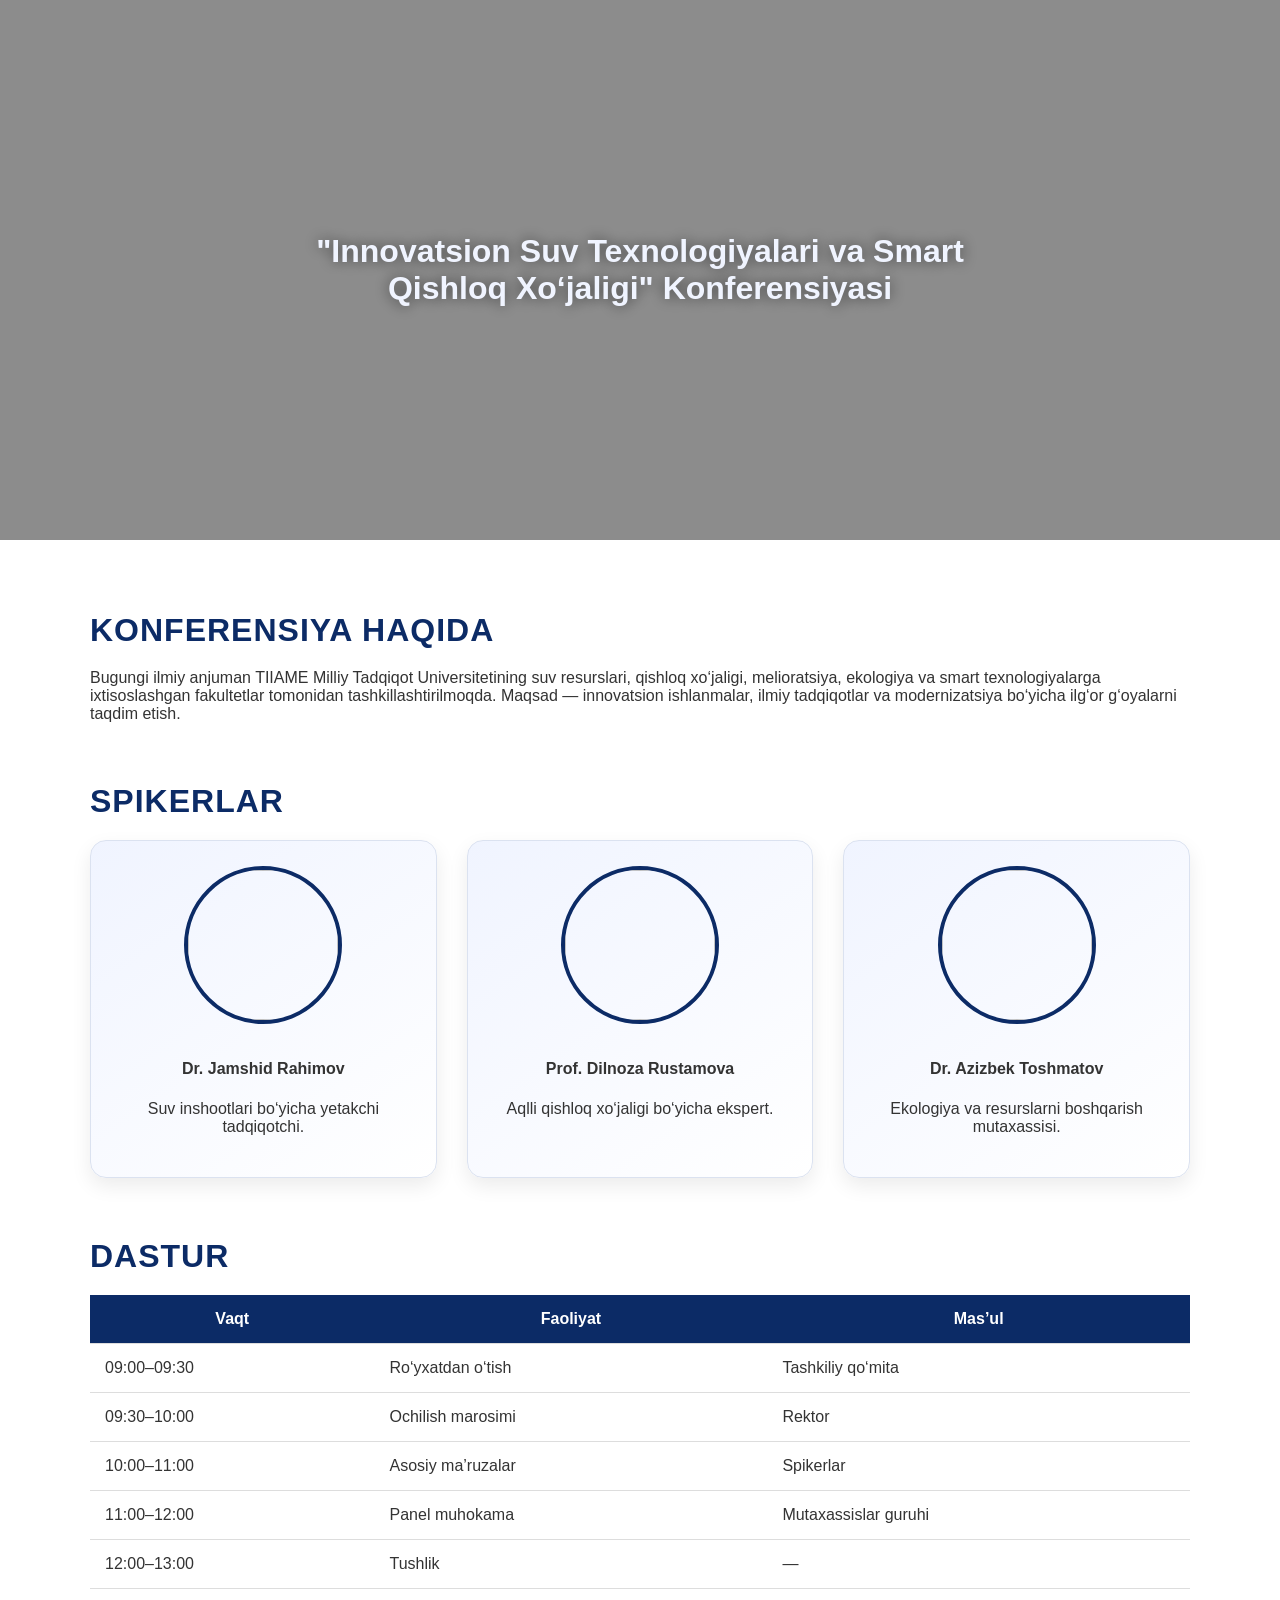
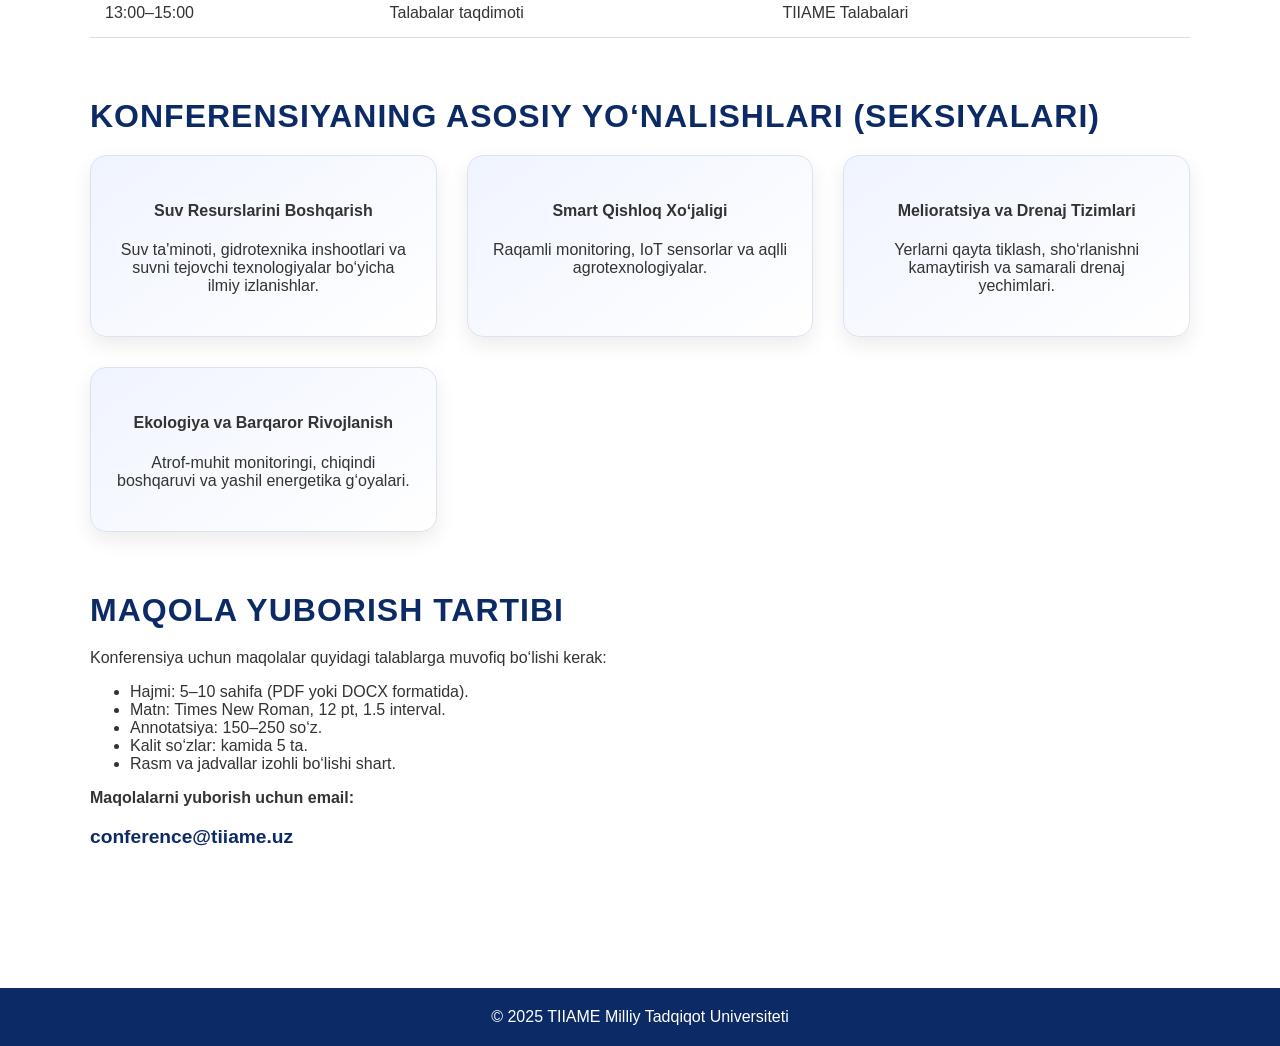
==== tiiame.html @ bac74d95 "first commit" ====
<!DOCTYPE html>
<html lang="uz">
<head>
  <meta charset="UTF-8" />
  <meta name="viewport" content="width=device-width, initial-scale=1.0" />
  <title>TIIAME Konferensiyasi 2025</title>
  <style>
    body {
      margin: 0;
      font-family: 'Segoe UI', sans-serif;
      background: #ffffff;
      color: #333;
    }
    header {
      background: #0c2b66;
      color: white;
      padding: 20px 40px;
      display: flex;
      justify-content: space-between;
      align-items: center;
    }
    header h1 {
      margin: 0;
      font-size: 1.5rem;
      letter-spacing: 1px;
    }
    nav a {
      color: white;
      text-decoration: none;
      margin-left: 20px;
      font-size: 1rem;
      font-weight: 500;
    }
    .hero {
      height: 500px;
      background: url('https://images.unsplash.com/photo-1504384308090-c894fdcc538d?auto=format&fit=crop&w=1600&q=80') center/cover no-repeat;
      filter: blur(0px);
      position: relative;
      display: flex;
      justify-content: center;
      align-items: center;
      text-align: center;
      color: white;
      padding: 20px;
    }
    .hero::after {
      content: "";
      position: absolute;
      top: 0;
      left: 0;
      width: 100%;
      height: 100%;
      backdrop-filter: blur(4px);
      background: rgba(0,0,0,0.45);
    }
    .hero h2 { position: relative; z-index: 1; font-size: 3rem; max-width: 700px; text-shadow: 0 0 15px rgba(0,0,0,0.6); color: #f0f4ff; }
    .hero h2 {
      font-size: 2rem;
      max-width: 700px;
      text-shadow: 0 0 15px rgba(0,0,0,0.6);
    }
    .container {
      max-width: 1100px;
      margin: auto;
      padding: 40px 20px;
    }
    h3 {
      font-size: 2rem;
      color: #0c2b66;
      margin-bottom: 20px;
      text-transform: uppercase;
      letter-spacing: 1px;
    }
    .section {
      margin-bottom: 60px;
    }
    .speakers {
      display: grid;
      grid-template-columns: repeat(auto-fit, minmax(260px, 1fr));
      gap: 30px;
    }
    .speaker-card {
      background: linear-gradient(145deg, #f0f4ff, #ffffff);
      border-radius: 16px;
      padding: 25px;
      text-align: center;
      box-shadow: 0 8px 20px rgba(0,0,0,0.08);
      transition: all 0.3s ease;
      border: 1px solid #dbe2f0;
    }
    .speaker-card img {
      width: 150px;
      height: 150px;
      border-radius: 50%;
      object-fit: cover;
      margin-bottom: 15px;
      border: 4px solid #0c2b66;
    }
    .schedule table {
      width: 100%;
      border-collapse: collapse;
      margin-top: 10px;
    }
    .schedule th,
    .schedule td {
      padding: 15px;
      border-bottom: 1px solid #ddd;
    }
    .schedule th {
      background: #0c2b66;
      color: white;
      font-weight: 600;
    }
    .registration {
      background: #eef2f7;
      padding: 30px;
      border-radius: 12px;
    }
    .registration input,
    .registration textarea {
      width: 100%;
      padding: 12px;
      margin-bottom: 15px;
      border: 1px solid #ccc;
      border-radius: 6px;
      font-size: 1rem;
    }
    button {
      background: #0c2b66;
      color: white;
      border: none;
      padding: 12px 25px;
      border-radius: 6px;
      font-size: 1rem;
      cursor: pointer;
    }
    footer {
      text-align: center;
      padding: 20px;
      background: #0c2b66;
      color: white;
      margin-top: 40px;
    }
      .speaker-card:hover {
      transform: translateY(-8px);
      box-shadow: 0 12px 28px rgba(0,0,0,0.12);
    }
  </style>
</head>
<body>



<section class="hero">
  <h2>"Innovatsion Suv Texnologiyalari va Smart Qishloq Xo‘jaligi" Konferensiyasi</h2>
</section>

<div class="container">
  <section class="section" id="about">
    <h3>Konferensiya haqida</h3>
    <p>
      Bugungi ilmiy anjuman TIIAME Milliy Tadqiqot Universitetining suv resurslari, qishloq xo‘jaligi, melioratsiya, ekologiya va smart texnologiyalarga ixtisoslashgan fakultetlar tomonidan tashkillashtirilmoqda.
      Maqsad — innovatsion ishlanmalar, ilmiy tadqiqotlar va modernizatsiya bo‘yicha ilg‘or g‘oyalarni taqdim etish.
    </p>
  </section>

  <section class="section" id="speakers">
    <h3>Spikerlar</h3>
    <div class="speakers">
      <div class="speaker-card">
        <img src="https://randomuser.me/api/portraits/men/32.jpg" />
        <h4>Dr. Jamshid Rahimov</h4>
        <p>Suv inshootlari bo‘yicha yetakchi tadqiqotchi.</p>
      </div>
      <div class="speaker-card">
        <img src="https://randomuser.me/api/portraits/women/45.jpg" />
        <h4>Prof. Dilnoza Rustamova</h4>
        <p>Aqlli qishloq xo‘jaligi bo‘yicha ekspert.</p>
      </div>
      <div class="speaker-card">
        <img src="https://randomuser.me/api/portraits/men/75.jpg" />
        <h4>Dr. Azizbek Toshmatov</h4>
        <p>Ekologiya va resurslarni boshqarish mutaxassisi.</p>
      </div>
    </div>
  </section>

  <section class="section" id="schedule">
    <h3>Dastur</h3>
    <div class="schedule">
      <table>
        <tr><th>Vaqt</th><th>Faoliyat</th><th>Mas’ul</th></tr>
        <tr><td>09:00–09:30</td><td>Ro‘yxatdan o‘tish</td><td>Tashkiliy qo‘mita</td></tr>
        <tr><td>09:30–10:00</td><td>Ochilish marosimi</td><td>Rektor</td></tr>
        <tr><td>10:00–11:00</td><td>Asosiy ma’ruzalar</td><td>Spikerlar</td></tr>
        <tr><td>11:00–12:00</td><td>Panel muhokama</td><td>Mutaxassislar guruhi</td></tr>
        <tr><td>12:00–13:00</td><td>Tushlik</td><td>—</td></tr>
        <tr><td>13:00–15:00</td><td>Talabalar taqdimoti</td><td>TIIAME Talabalari</td></tr>
      </table>
    </div>
  </section>

  <section class="section">
    <h3>KONFERENSIYANING ASOSIY YO‘NALISHLARI (SEKSIYALARI)</h3>
    <div class="speakers">
      <div class="speaker-card"><h4>Suv Resurslarini Boshqarish</h4><p>Suv ta'minoti, gidrotexnika inshootlari va suvni tejovchi texnologiyalar bo‘yicha ilmiy izlanishlar.</p></div>
      <div class="speaker-card"><h4>Smart Qishloq Xo‘jaligi</h4><p>Raqamli monitoring, IoT sensorlar va aqlli agrotexnologiyalar.</p></div>
      <div class="speaker-card"><h4>Melioratsiya va Drenaj Tizimlari</h4><p>Yerlarni qayta tiklash, sho‘rlanishni kamaytirish va samarali drenaj yechimlari.</p></div>
      <div class="speaker-card"><h4>Ekologiya va Barqaror Rivojlanish</h4><p>Atrof-muhit monitoringi, chiqindi boshqaruvi va yashil energetika g‘oyalari.</p></div>
    </div>
  </section>

  <section class="section" id="submission">
    <h3>Maqola yuborish tartibi</h3>
    <p>Konferensiya uchun maqolalar quyidagi talablarga muvofiq bo‘lishi kerak:</p>
    <ul>
      <li>Hajmi: 5–10 sahifa (PDF yoki DOCX formatida).</li>
      <li>Matn: Times New Roman, 12 pt, 1.5 interval.</li>
      <li>Annotatsiya: 150–250 so‘z.</li>
      <li>Kalit so‘zlar: kamida 5 ta.</li>
      <li>Rasm va jadvallar izohli bo‘lishi shart.</li>
    </ul>
    <p><strong>Maqolalarni yuborish uchun email:</strong></p>
    <p style="font-size:1.2rem; color:#0c2b66; font-weight:bold;">conference@tiiame.uz</p>
  </section>

</div>

<footer>
  © 2025 TIIAME Milliy Tadqiqot Universiteti
</footer>

</body>
</html>
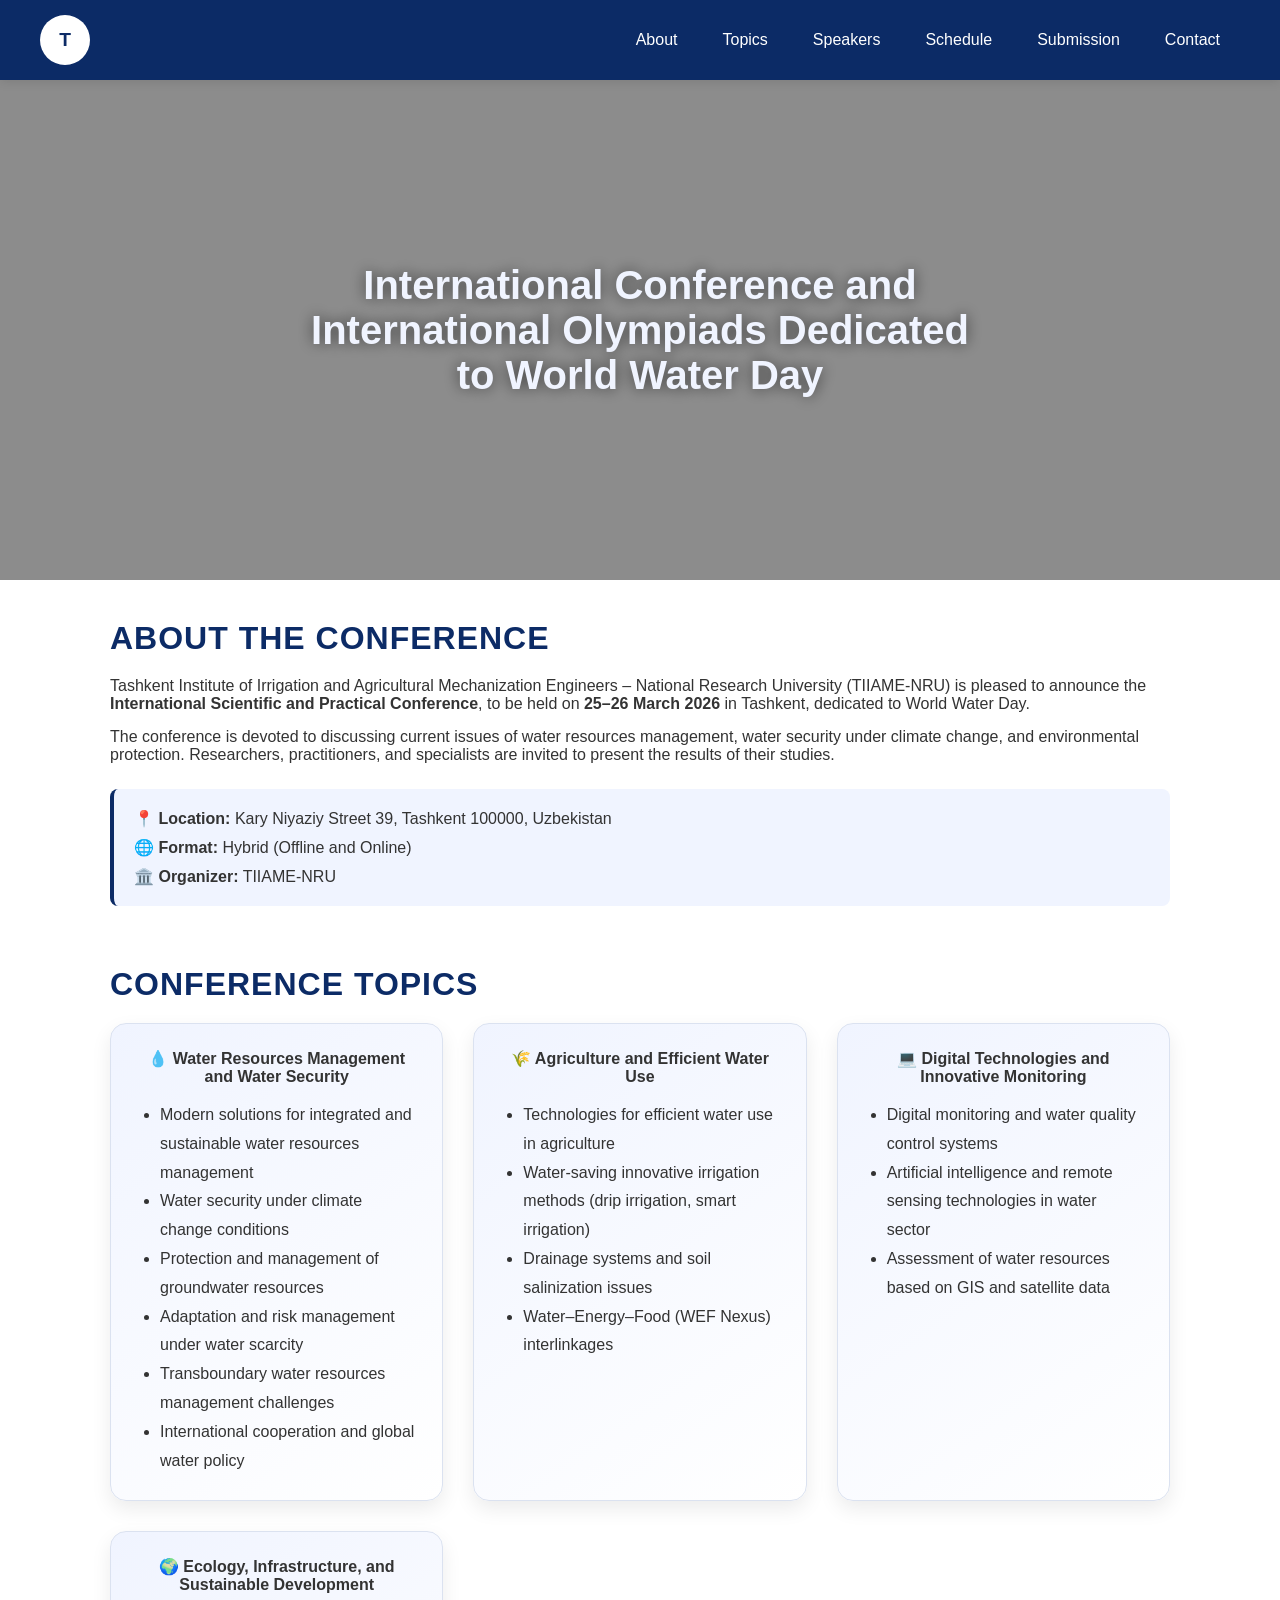
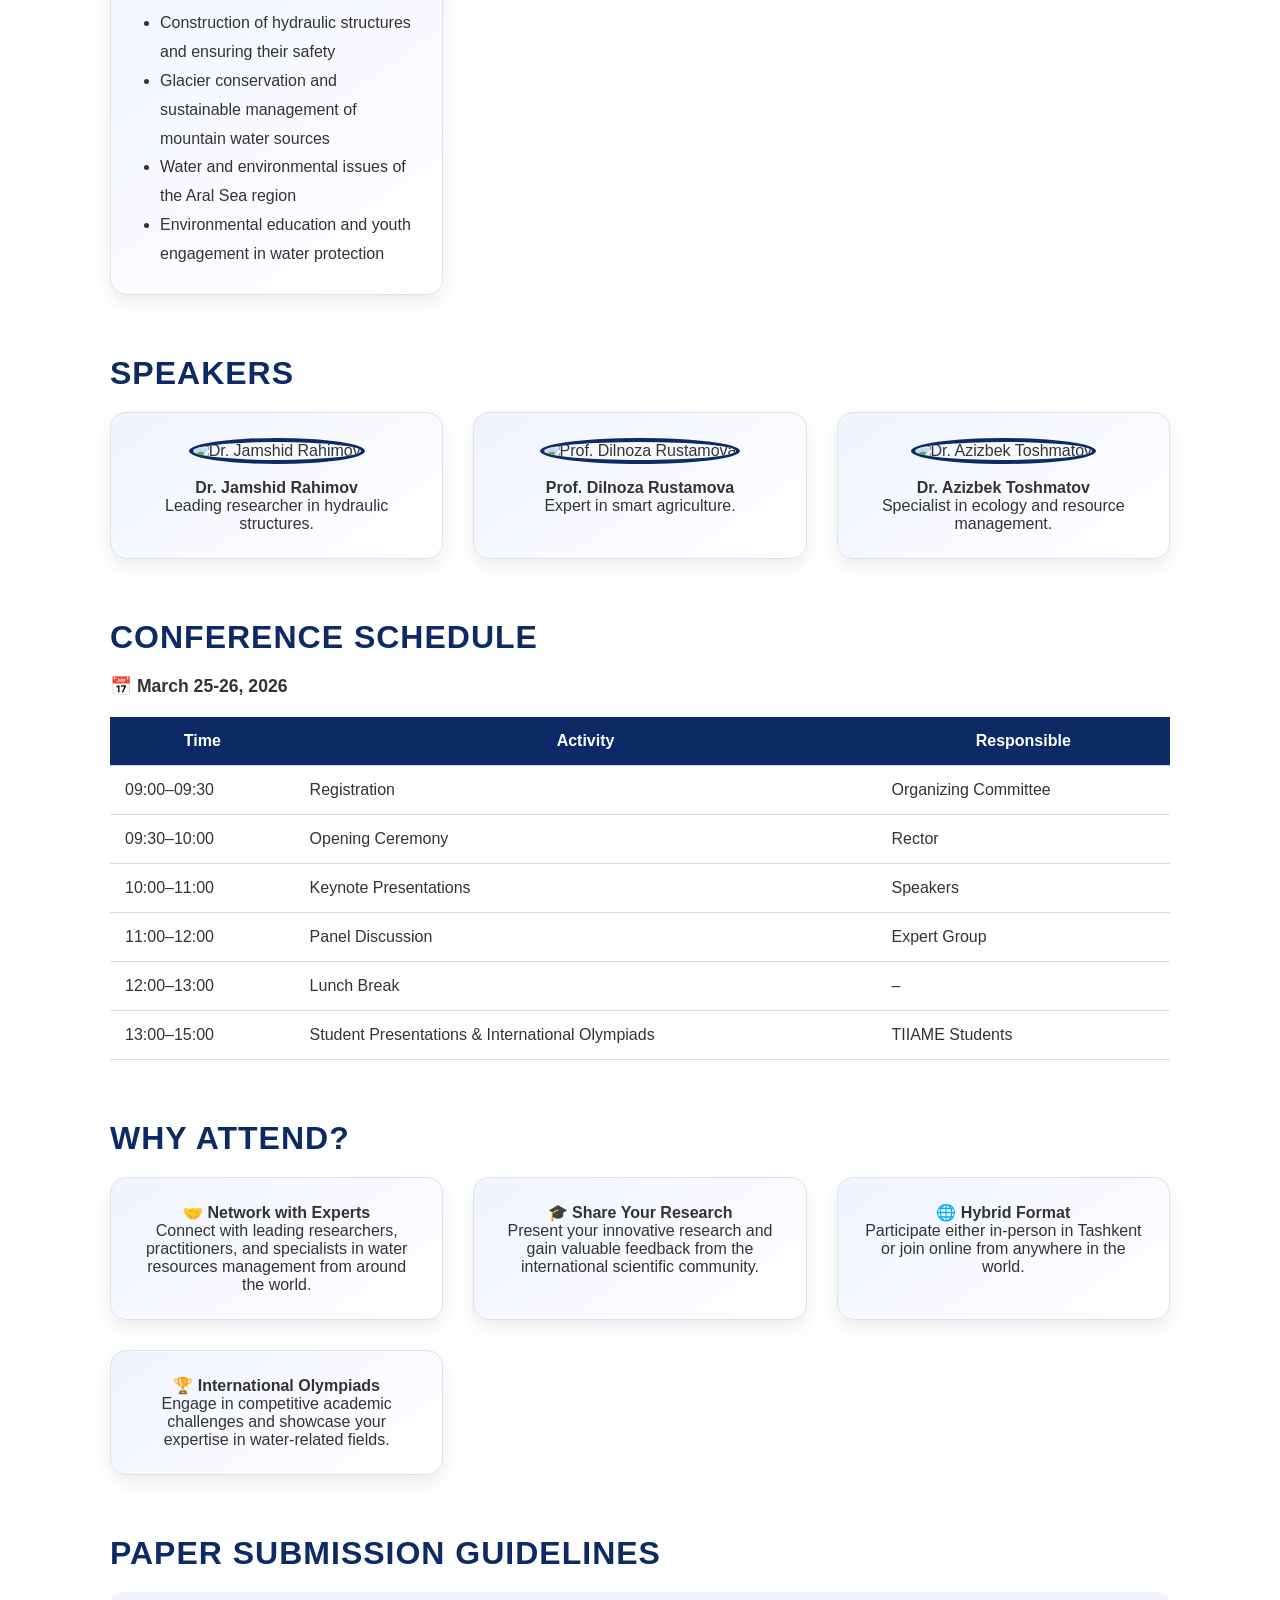
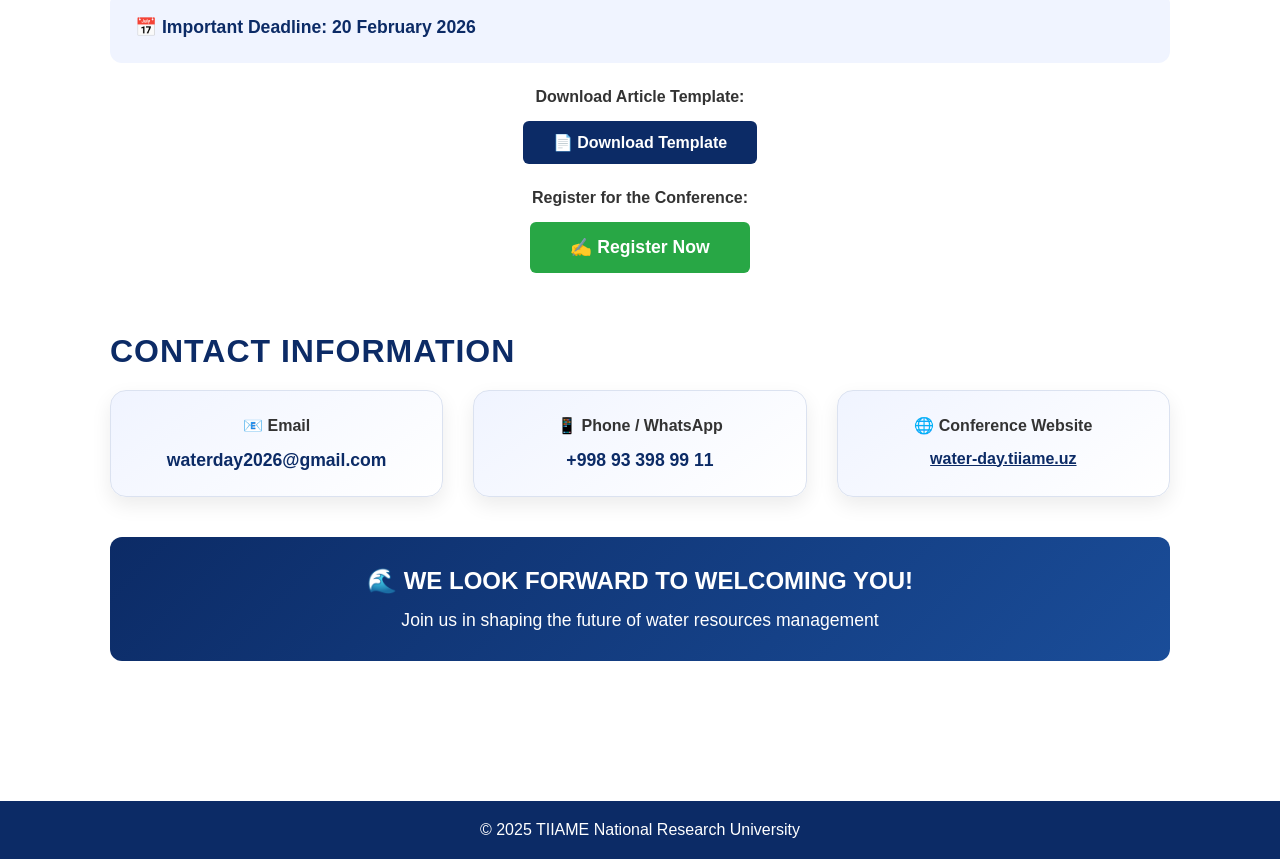
==== commit acac52c0: "add some news" ====
--- a/tiiame.html
+++ b/tiiame.html
@@ -1,39 +1,132 @@
 <!DOCTYPE html>
-<html lang="uz">
+<html lang="en">
 <head>
   <meta charset="UTF-8" />
   <meta name="viewport" content="width=device-width, initial-scale=1.0" />
-  <title>TIIAME Konferensiyasi 2025</title>
+  <title>TIIAME Conference 2025</title>
   <style>
+    * {
+      margin: 0;
+      padding: 0;
+      box-sizing: border-box;
+    }
+    html {
+      scroll-behavior: smooth;
+    }
     body {
       margin: 0;
       font-family: 'Segoe UI', sans-serif;
       background: #ffffff;
       color: #333;
+      padding-top: 80px;
     }
     header {
       background: #0c2b66;
-      color: white;
-      padding: 20px 40px;
+      transition: all 0.3s ease;
+      color: white;
+      padding: 15px 40px;
       display: flex;
       justify-content: space-between;
       align-items: center;
+      position: fixed;
+      top: 0;
+      left: 0;
+      right: 0;
+      z-index: 1000;
+      box-shadow: 0 2px 10px rgba(0,0,0,0.1);
+    }
+    header.scrolled {       
+      background: rgba(12, 43, 102, 0.95);
+      backdrop-filter: blur(10px);
+    };
+
+    .logo-section {
+      display: flex;
+      align-items: center;
+      gap: 15px;
+    }
+    .logo {
+      width: 50px;
+      height: 50px;
+      background: white;
+      border-radius: 50%;
+      display: flex;
+      align-items: center;
+      justify-content: center;
+      font-weight: bold;
+      color: #0c2b66;
+      font-size: 1.2rem;
     }
     header h1 {
       margin: 0;
-      font-size: 1.5rem;
+      font-size: 1.3rem;
       letter-spacing: 1px;
     }
+    nav {
+      display: flex;
+      gap: 5px;
+    }
     nav a {
       color: white;
       text-decoration: none;
-      margin-left: 20px;
+      padding: 10px 20px;
       font-size: 1rem;
       font-weight: 500;
+      border-radius: 6px;
+      transition: all 0.3s ease;
+    }
+    nav a:hover {
+      background: rgba(255,255,255,0.1);;
+    }
+    .menu-toggle {
+      display: none;
+      background: none;
+      border: none;
+      color: white;
+      font-size: 1.8rem;
+      cursor: pointer;
+      padding: 5px 10px;
+    }
+    @media (max-width: 850px) {
+      header h1 {
+        font-size: 1rem;
+      }
+      .logo {
+        width: 40px;
+        height: 40px;
+        font-size: 1rem;
+      }
+      nav {
+        position: fixed;
+        top: 80px;
+        left: 0;
+        right: 0;
+        background: #0c2b66;
+        flex-direction: column;
+        padding: 20px;
+        gap: 10px;
+        transform: translateY(-100%);
+        opacity: 0;
+        transition: all 0.3s ease;
+        pointer-events: none;
+      }
+      nav.active {
+        transform: translateY(0);
+        opacity: 1;
+        pointer-events: all;
+      }
+      nav a {
+        padding: 15px;
+        text-align: center;
+        border-bottom: 1px solid rgba(255,255,255,0.1);
+      }
+      .menu-toggle {
+        display: block;
+      }
     }
     .hero {
       height: 500px;
-      background: url('https://images.unsplash.com/photo-1504384308090-c894fdcc538d?auto=format&fit=crop&w=1600&q=80') center/cover no-repeat;
+      background: url('https://media.licdn.com/dms/image/v2/C5612AQEncIYfz13tnA/article-cover_image-shrink_600_2000/article-cover_image-shrink_600_2000/0/1520199621457?e=2147483647&v=beta&t=3WrFyLlHECn6viHolCWyE1lCVrdxuBeyOP1kQ_zQat8') center/cover no-repeat;
       filter: blur(0px);
       position: relative;
       display: flex;
@@ -53,11 +146,13 @@
       backdrop-filter: blur(4px);
       background: rgba(0,0,0,0.45);
     }
-    .hero h2 { position: relative; z-index: 1; font-size: 3rem; max-width: 700px; text-shadow: 0 0 15px rgba(0,0,0,0.6); color: #f0f4ff; }
-    .hero h2 {
-      font-size: 2rem;
-      max-width: 700px;
-      text-shadow: 0 0 15px rgba(0,0,0,0.6);
+    .hero h2 { 
+      position: relative; 
+      z-index: 1; 
+      font-size: 2.5rem; 
+      max-width: 700px; 
+      text-shadow: 0 0 15px rgba(0,0,0,0.6); 
+      color: #f0f4ff; 
     }
     .container {
       max-width: 1100px;
@@ -88,6 +183,9 @@
       transition: all 0.3s ease;
       border: 1px solid #dbe2f0;
     }
+    .speaker-card ul{
+      margin-left: 24px;
+    }
     .speaker-card img {
       width: 150px;
       height: 150px;
@@ -141,7 +239,7 @@
       color: white;
       margin-top: 40px;
     }
-      .speaker-card:hover {
+    .speaker-card:hover {
       transform: translateY(-8px);
       box-shadow: 0 12px 28px rgba(0,0,0,0.12);
     }
@@ -149,86 +247,200 @@
 </head>
 <body>
 
-
+<header>
+  <div class="logo-section">
+    <div class="logo">T</div>
+  </div>
+  <nav id="navbar">
+    <a href="#about">About</a>
+    <a href="#topics">Topics</a>
+    <a href="#speakers">Speakers</a>
+    <a href="#schedule">Schedule</a>
+    <a href="#submission">Submission</a>
+    <a href="#contact">Contact</a>
+  </nav>
+  <button class="menu-toggle" onclick="toggleMenu()">☰</button>
+</header>
+
+<script>
+  function toggleMenu() {
+    const nav = document.getElementById('navbar');
+    nav.classList.toggle('active');
+  }
+
+  document.querySelectorAll('nav a').forEach(link => {
+    link.addEventListener('click', () => {
+      document.getElementById('navbar').classList.remove('active');
+    });
+  });
+</script>
 
 <section class="hero">
-  <h2>"Innovatsion Suv Texnologiyalari va Smart Qishloq Xo‘jaligi" Konferensiyasi</h2>
+  <h2>International Conference and International Olympiads Dedicated to World Water Day</h2>
 </section>
 
 <div class="container">
   <section class="section" id="about">
-    <h3>Konferensiya haqida</h3>
+    <h3>About the Conference</h3>
     <p>
-      Bugungi ilmiy anjuman TIIAME Milliy Tadqiqot Universitetining suv resurslari, qishloq xo‘jaligi, melioratsiya, ekologiya va smart texnologiyalarga ixtisoslashgan fakultetlar tomonidan tashkillashtirilmoqda.
-      Maqsad — innovatsion ishlanmalar, ilmiy tadqiqotlar va modernizatsiya bo‘yicha ilg‘or g‘oyalarni taqdim etish.
+      Tashkent Institute of Irrigation and Agricultural Mechanization Engineers – National Research University (TIIAME-NRU) is pleased to announce the <strong>International Scientific and Practical Conference</strong>, to be held on <strong>25–26 March 2026</strong> in Tashkent, dedicated to World Water Day.
     </p>
+    <p style="margin-top: 15px;">
+      The conference is devoted to discussing current issues of water resources management, water security under climate change, and environmental protection. Researchers, practitioners, and specialists are invited to present the results of their studies.
+    </p>
+    <div style="margin-top: 25px; padding: 20px; background: #f0f4ff; border-left: 4px solid #0c2b66; border-radius: 8px;">
+      <p><strong>📍 Location:</strong> Kary Niyaziy Street 39, Tashkent 100000, Uzbekistan</p>
+      <p style="margin-top: 10px;"><strong>🌐 Format:</strong> Hybrid (Offline and Online)</p>
+      <p style="margin-top: 10px;"><strong>🏛️ Organizer:</strong> TIIAME-NRU</p>
+    </div>
+  </section>
+
+  <section class="section" id="topics">
+    <h3>Conference Topics</h3>
+    <div class="speakers">
+      <div class="speaker-card">
+        <h4>💧 Water Resources Management and Water Security</h4>
+        <ul style="text-align: left; margin-top: 15px; line-height: 1.8;">
+          <li>Modern solutions for integrated and sustainable water resources management</li>
+          <li>Water security under climate change conditions</li>
+          <li>Protection and management of groundwater resources</li>
+          <li>Adaptation and risk management under water scarcity</li>
+          <li>Transboundary water resources management challenges</li>
+          <li>International cooperation and global water policy</li>
+        </ul>
+      </div>
+      <div class="speaker-card">
+        <h4>🌾 Agriculture and Efficient Water Use</h4>
+        <ul style="text-align: left; margin-top: 15px; line-height: 1.8;">
+          <li>Technologies for efficient water use in agriculture</li>
+          <li>Water-saving innovative irrigation methods (drip irrigation, smart irrigation)</li>
+          <li>Drainage systems and soil salinization issues</li>
+          <li>Water–Energy–Food (WEF Nexus) interlinkages</li>
+        </ul>
+      </div>
+      <div class="speaker-card">
+        <h4>💻 Digital Technologies and Innovative Monitoring</h4>
+        <ul style="text-align: left; margin-top: 15px; line-height: 1.8;">
+          <li>Digital monitoring and water quality control systems</li>
+          <li>Artificial intelligence and remote sensing technologies in water sector</li>
+          <li>Assessment of water resources based on GIS and satellite data</li>
+        </ul>
+      </div>
+      <div class="speaker-card">
+        <h4>🌍 Ecology, Infrastructure, and Sustainable Development</h4>
+        <ul style="text-align: left; margin-top: 15px; line-height: 1.8;">
+          <li>Construction of hydraulic structures and ensuring their safety</li>
+          <li>Glacier conservation and sustainable management of mountain water sources</li>
+          <li>Water and environmental issues of the Aral Sea region</li>
+          <li>Environmental education and youth engagement in water protection</li>
+        </ul>
+      </div>
+    </div>
   </section>
 
   <section class="section" id="speakers">
-    <h3>Spikerlar</h3>
+    <h3>Speakers</h3>
     <div class="speakers">
       <div class="speaker-card">
-        <img src="https://randomuser.me/api/portraits/men/32.jpg" />
+        <img src="https://randomuser.me/api/portraits/men/32.jpg" alt="Dr. Jamshid Rahimov" />
         <h4>Dr. Jamshid Rahimov</h4>
-        <p>Suv inshootlari bo‘yicha yetakchi tadqiqotchi.</p>
-      </div>
-      <div class="speaker-card">
-        <img src="https://randomuser.me/api/portraits/women/45.jpg" />
+        <p>Leading researcher in hydraulic structures.</p>
+      </div>
+      <div class="speaker-card">
+        <img src="https://randomuser.me/api/portraits/women/45.jpg" alt="Prof. Dilnoza Rustamova" />
         <h4>Prof. Dilnoza Rustamova</h4>
-        <p>Aqlli qishloq xo‘jaligi bo‘yicha ekspert.</p>
-      </div>
-      <div class="speaker-card">
-        <img src="https://randomuser.me/api/portraits/men/75.jpg" />
+        <p>Expert in smart agriculture.</p>
+      </div>
+      <div class="speaker-card">
+        <img src="https://randomuser.me/api/portraits/men/75.jpg" alt="Dr. Azizbek Toshmatov" />
         <h4>Dr. Azizbek Toshmatov</h4>
-        <p>Ekologiya va resurslarni boshqarish mutaxassisi.</p>
+        <p>Specialist in ecology and resource management.</p>
       </div>
     </div>
   </section>
 
   <section class="section" id="schedule">
-    <h3>Dastur</h3>
+    <h3>Conference Schedule</h3>
+    <p style="margin-bottom: 20px; font-size: 1.1rem;">📅 <strong>March 25-26, 2026</strong></p>
     <div class="schedule">
       <table>
-        <tr><th>Vaqt</th><th>Faoliyat</th><th>Mas’ul</th></tr>
-        <tr><td>09:00–09:30</td><td>Ro‘yxatdan o‘tish</td><td>Tashkiliy qo‘mita</td></tr>
-        <tr><td>09:30–10:00</td><td>Ochilish marosimi</td><td>Rektor</td></tr>
-        <tr><td>10:00–11:00</td><td>Asosiy ma’ruzalar</td><td>Spikerlar</td></tr>
-        <tr><td>11:00–12:00</td><td>Panel muhokama</td><td>Mutaxassislar guruhi</td></tr>
-        <tr><td>12:00–13:00</td><td>Tushlik</td><td>—</td></tr>
-        <tr><td>13:00–15:00</td><td>Talabalar taqdimoti</td><td>TIIAME Talabalari</td></tr>
+        <tr><th>Time</th><th>Activity</th><th>Responsible</th></tr>
+        <tr><td>09:00–09:30</td><td>Registration</td><td>Organizing Committee</td></tr>
+        <tr><td>09:30–10:00</td><td>Opening Ceremony</td><td>Rector</td></tr>
+        <tr><td>10:00–11:00</td><td>Keynote Presentations</td><td>Speakers</td></tr>
+        <tr><td>11:00–12:00</td><td>Panel Discussion</td><td>Expert Group</td></tr>
+        <tr><td>12:00–13:00</td><td>Lunch Break</td><td>–</td></tr>
+        <tr><td>13:00–15:00</td><td>Student Presentations & International Olympiads</td><td>TIIAME Students</td></tr>
       </table>
     </div>
   </section>
 
-  <section class="section">
-    <h3>KONFERENSIYANING ASOSIY YO‘NALISHLARI (SEKSIYALARI)</h3>
+  <section class="section" id="tracks">
+    <h3>Why Attend?</h3>
     <div class="speakers">
-      <div class="speaker-card"><h4>Suv Resurslarini Boshqarish</h4><p>Suv ta'minoti, gidrotexnika inshootlari va suvni tejovchi texnologiyalar bo‘yicha ilmiy izlanishlar.</p></div>
-      <div class="speaker-card"><h4>Smart Qishloq Xo‘jaligi</h4><p>Raqamli monitoring, IoT sensorlar va aqlli agrotexnologiyalar.</p></div>
-      <div class="speaker-card"><h4>Melioratsiya va Drenaj Tizimlari</h4><p>Yerlarni qayta tiklash, sho‘rlanishni kamaytirish va samarali drenaj yechimlari.</p></div>
-      <div class="speaker-card"><h4>Ekologiya va Barqaror Rivojlanish</h4><p>Atrof-muhit monitoringi, chiqindi boshqaruvi va yashil energetika g‘oyalari.</p></div>
+      <div class="speaker-card">
+        <h4>🤝 Network with Experts</h4>
+        <p>Connect with leading researchers, practitioners, and specialists in water resources management from around the world.</p>
+      </div>
+      <div class="speaker-card">
+        <h4>🎓 Share Your Research</h4>
+        <p>Present your innovative research and gain valuable feedback from the international scientific community.</p>
+      </div>
+      <div class="speaker-card">
+        <h4>🌐 Hybrid Format</h4>
+        <p>Participate either in-person in Tashkent or join online from anywhere in the world.</p>
+      </div>
+      <div class="speaker-card">
+        <h4>🏆 International Olympiads</h4>
+        <p>Engage in competitive academic challenges and showcase your expertise in water-related fields.</p>
+      </div>
     </div>
   </section>
 
   <section class="section" id="submission">
-    <h3>Maqola yuborish tartibi</h3>
-    <p>Konferensiya uchun maqolalar quyidagi talablarga muvofiq bo‘lishi kerak:</p>
-    <ul>
-      <li>Hajmi: 5–10 sahifa (PDF yoki DOCX formatida).</li>
-      <li>Matn: Times New Roman, 12 pt, 1.5 interval.</li>
-      <li>Annotatsiya: 150–250 so‘z.</li>
-      <li>Kalit so‘zlar: kamida 5 ta.</li>
-      <li>Rasm va jadvallar izohli bo‘lishi shart.</li>
-    </ul>
-    <p><strong>Maqolalarni yuborish uchun email:</strong></p>
-    <p style="font-size:1.2rem; color:#0c2b66; font-weight:bold;">conference@tiiame.uz</p>
+    <h3>Paper Submission Guidelines</h3>
+    <div style="background: #f0f4ff; padding: 25px; border-radius: 12px; margin-bottom: 20px;">
+      <p style="font-size: 1.1rem; color: #0c2b66; font-weight: 600;">📅 Important Deadline: 20 February 2026</p>
+    </div>
+    <div style="margin-top: 25px; text-align: center;">
+      <p style="margin-bottom: 15px;"><strong>Download Article Template:</strong></p>
+      <a href="https://bit.ly/4prFN5g" target="_blank" style="display: inline-block; background: #0c2b66; color: white; padding: 12px 30px; border-radius: 6px; text-decoration: none; font-weight: 600;">📄 Download Template</a>
+    </div>
+    <div style="margin-top: 25px; text-align: center;">
+      <p style="margin-bottom: 15px;"><strong>Register for the Conference:</strong></p>
+      <a href="https://forms.gle/HbNswev36W7DSQqc7" target="_blank" style="display: inline-block; background: #28a745; color: white; padding: 15px 40px; border-radius: 6px; text-decoration: none; font-weight: 600; font-size: 1.1rem;">✍️ Register Now</a>
+    </div>
+  </section>
+
+  <section class="section" id="contact">
+    <h3>Contact Information</h3>
+    <div class="speakers">
+      <div class="speaker-card">
+        <h4>📧 Email</h4>
+        <p style="font-size: 1.1rem; color: #0c2b66; font-weight: bold; margin-top: 15px;">waterday2026@gmail.com</p>
+      </div>
+      <div class="speaker-card">
+        <h4>📱 Phone / WhatsApp</h4>
+        <p style="font-size: 1.1rem; color: #0c2b66; font-weight: bold; margin-top: 15px;">+998 93 398 99 11</p>
+      </div>
+      <div class="speaker-card">
+        <h4>🌐 Conference Website</h4>
+        <p style="margin-top: 15px;">
+          <a href="https://water-day.tiiame.uz/" target="_blank" style="color: #0c2b66; font-weight: 600; text-decoration: underline;">water-day.tiiame.uz</a>
+        </p>
+      </div>
+    </div>
+    <div style="margin-top: 40px; padding: 30px; background: linear-gradient(135deg, #0c2b66, #1a4d99); color: white; border-radius: 12px; text-align: center;">
+      <h4 style="font-size: 1.5rem; margin-bottom: 15px;">🌊 WE LOOK FORWARD TO WELCOMING YOU!</h4>
+      <p style="font-size: 1.1rem;">Join us in shaping the future of water resources management</p>
+    </div>
   </section>
 
 </div>
 
 <footer>
-  © 2025 TIIAME Milliy Tadqiqot Universiteti
+  © 2025 TIIAME National Research University
 </footer>
 
 </body>
-</html>
+</html>
